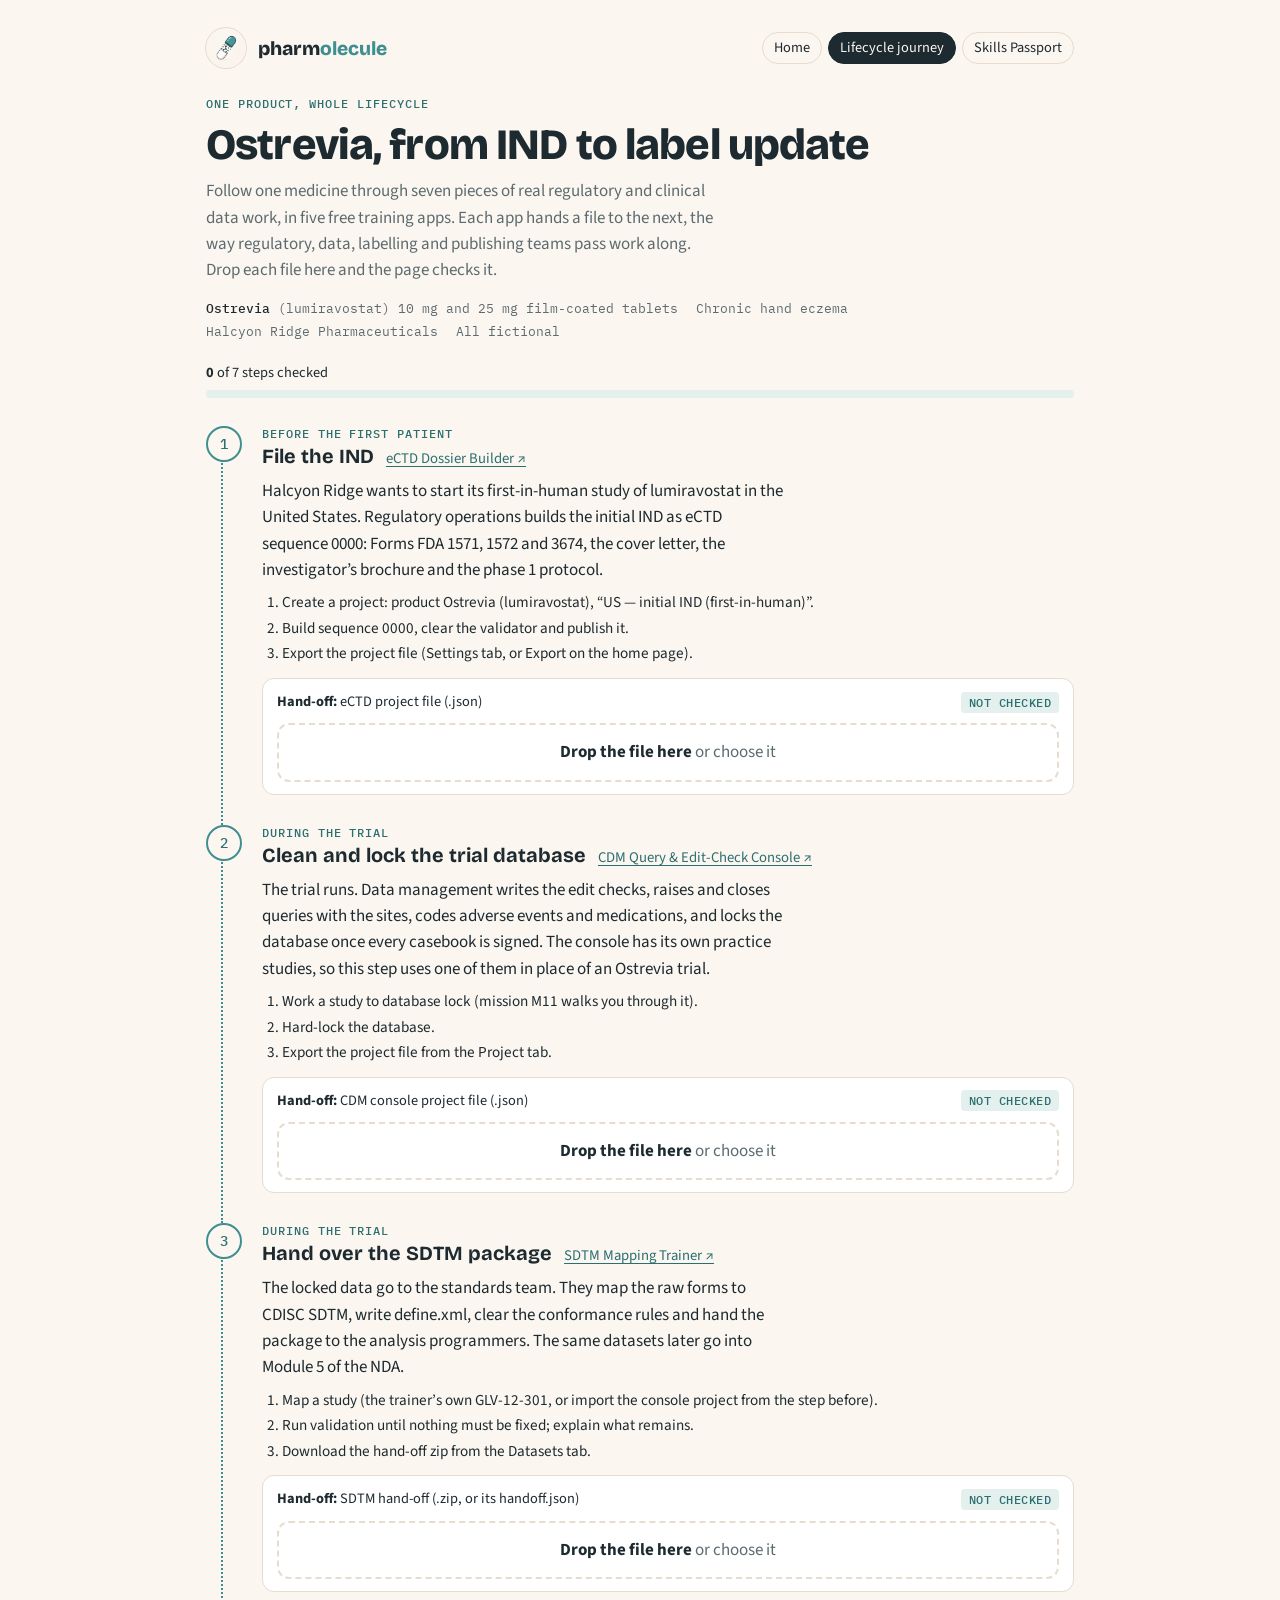
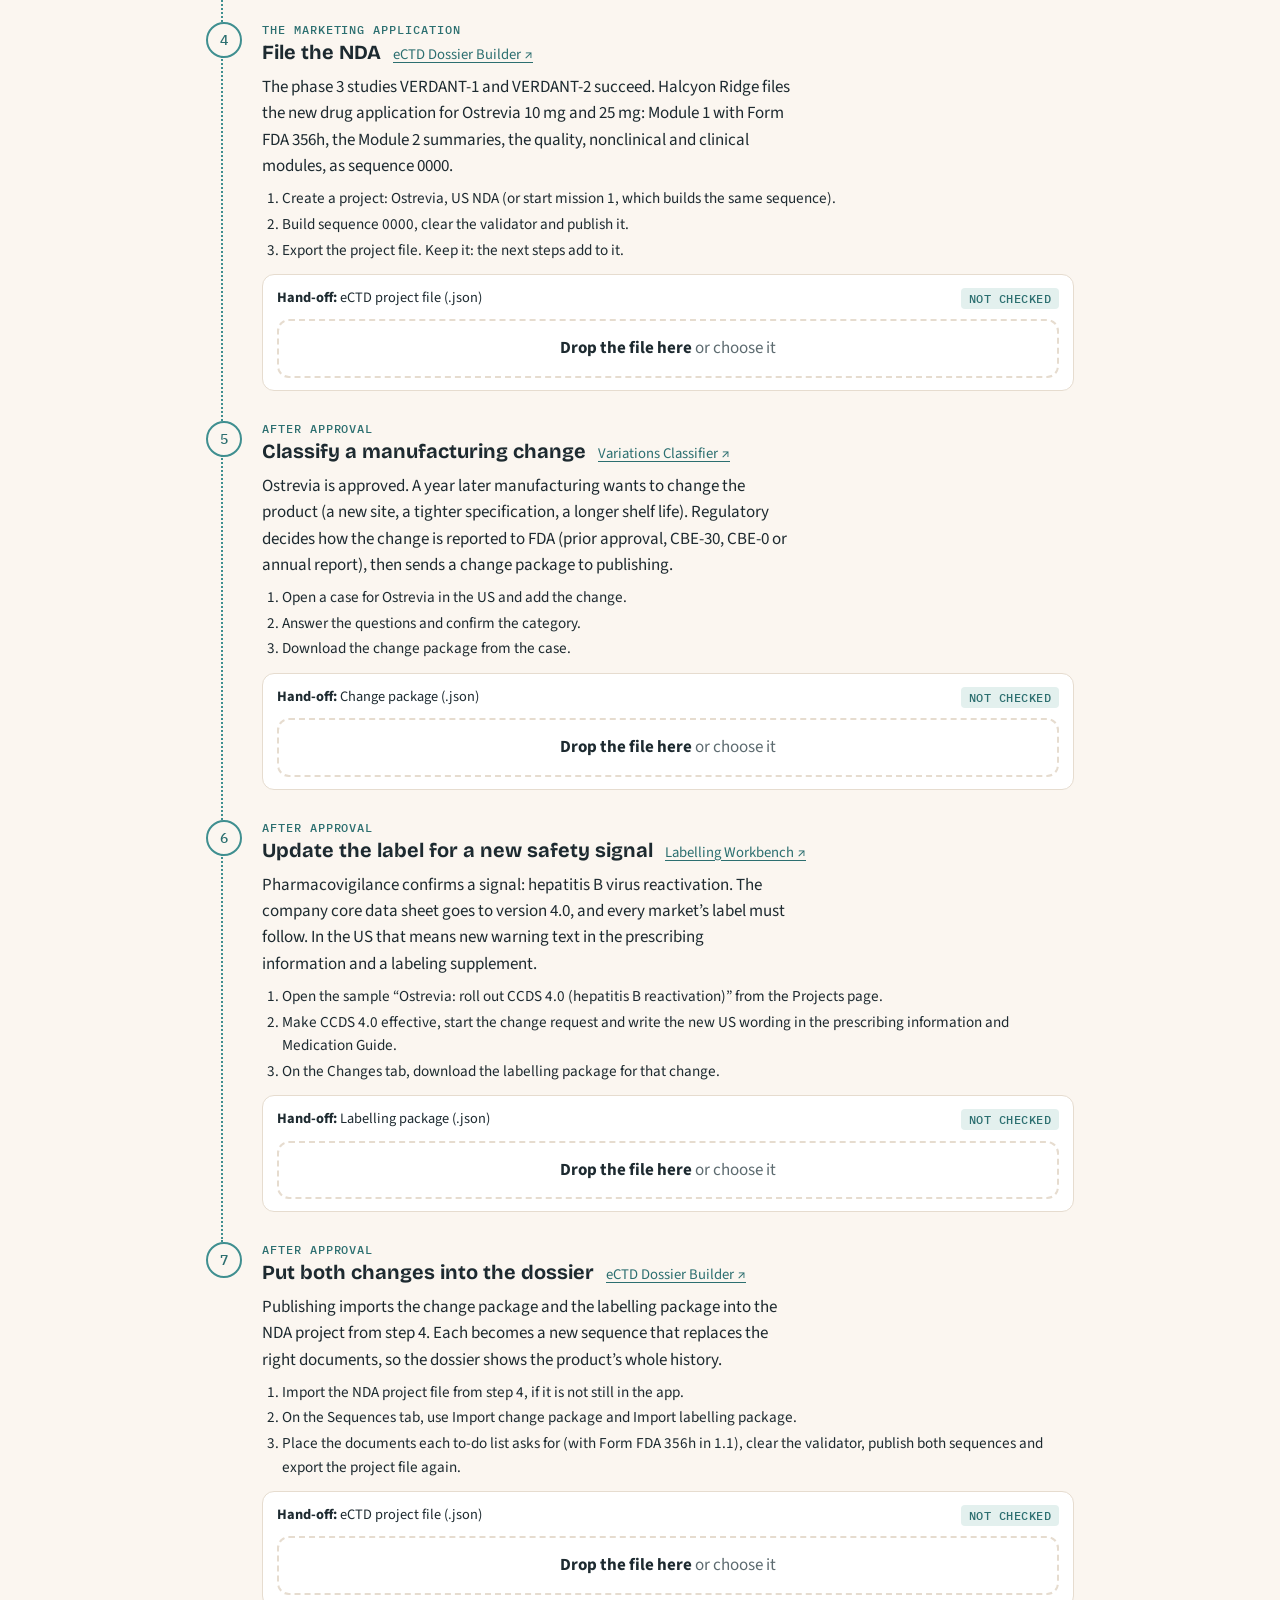
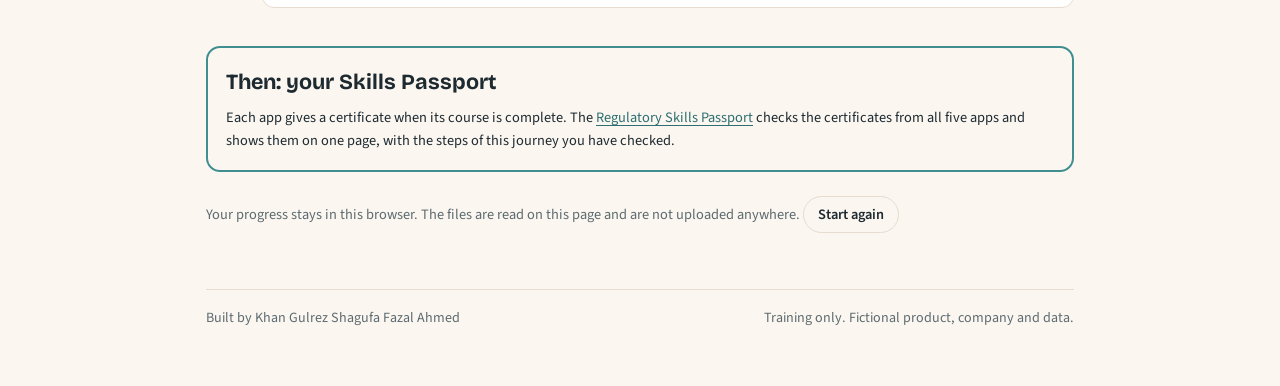
==== journey.html @ 500abc1a "Ostrevia lifecycle journey and Regulatory Skills Passport Co-Authored-By: Claude Opus 5.5 <noreply@a" ====
<!doctype html>
<html lang="en">
<head>
<meta charset="utf-8">
<meta name="viewport" content="width=device-width, initial-scale=1, viewport-fit=cover">
<title>Ostrevia Lifecycle Journey</title>
<meta name="description" content="One Product, Whole Lifecycle: follow the fictional medicine Ostrevia from its IND to a safety label update across five training apps, passing the real hand-off files between them.">
<link rel="icon" href="logo.png">
<link rel="preconnect" href="https://fonts.googleapis.com">
<link rel="stylesheet" href="https://fonts.googleapis.com/css2?family=Bricolage+Grotesque:opsz,wght@12..96,500;12..96,700;12..96,800&family=Source+Sans+3:wght@400;600&family=IBM+Plex+Mono:wght@400;500&display=swap">
<link rel="stylesheet" href="site.css">
<style>
.facts { display: flex; flex-wrap: wrap; gap: 6px 18px; margin-top: 16px; font: .8rem var(--mono); color: var(--muted) }
.facts b { color: var(--ink); font-weight: 500 }
.meter { margin-top: 22px; display: grid; gap: 6px }
.meter .bar { height: 8px; border-radius: 999px; background: var(--teal-soft); overflow: hidden }
.meter .bar i { display: block; height: 100%; background: var(--teal); width: 0; transition: width .4s }
.steps { list-style: none; padding: 0; margin: 28px 0 0; display: grid; gap: 0; counter-reset: s }
.step { display: grid; grid-template-columns: 40px minmax(0, 1fr); gap: 16px; position: relative; padding-bottom: 30px }
.step::before { counter-increment: s; content: counter(s); width: 32px; height: 32px; border-radius: 50%; display: grid; place-items: center; font: 500 .85rem var(--mono); background: var(--bg); color: var(--teal-ink); border: 2px solid var(--teal); z-index: 1 }
.step.done::before { content: "✓"; background: var(--teal); color: var(--bg) }
.step:not(:last-child)::after { content: ""; position: absolute; left: 15px; top: 34px; bottom: 0; border-left: 2px dotted var(--teal) }
.step .head { display: flex; flex-wrap: wrap; gap: 6px 12px; align-items: baseline }
.step h2 { font-size: 1.25rem }
.step .app { font-size: .92rem }
.step p.story { margin: 6px 0 0; max-width: 66ch }
.step ol { margin: 8px 0 0; padding-left: 20px; font-size: .95rem; display: grid; gap: 2px }
.card { margin-top: 12px; border: 1px solid var(--line); border-radius: 12px; padding: 12px 14px; background: var(--surface); display: grid; gap: 10px }
.card .row { display: flex; flex-wrap: wrap; gap: 8px 12px; align-items: center; justify-content: space-between }
.card .drop { padding: 14px }
.result ul { margin: 0; padding-left: 18px; font-size: .92rem }
.result .prob li { color: var(--bad) }
.end { margin-top: 8px; border: 2px solid var(--teal); border-radius: 14px; padding: 18px; display: grid; gap: 8px }
.confirm { display: inline-flex; gap: 8px; align-items: center; flex-wrap: wrap }
</style>
</head>
<body>
<div class="wrap">
  <header class="top">
    <img src="logo.png" alt="">
    <a class="brand" href="./">pharm<span>olecule</span></a>
    <nav aria-label="Pages"><a href="./">Home</a><a href="journey.html" aria-current="page">Lifecycle journey</a><a href="passport.html">Skills Passport</a></nav>
  </header>

  <p class="eyebrow">One product, whole lifecycle</p>
  <h1>Ostrevia, from IND to label update</h1>
  <p class="lede">Follow one medicine through seven pieces of real regulatory and clinical data work, in five free training apps. Each app hands a file to the next, the way regulatory, data, labelling and publishing teams pass work along. Drop each file here and the page checks it.</p>
  <div class="facts"><span><b>Ostrevia</b> (lumiravostat) 10 mg and 25 mg film-coated tablets</span><span>Chronic hand eczema</span><span>Halcyon Ridge Pharmaceuticals</span><span>All fictional</span></div>
  <div class="meter" aria-live="polite"><div class="small"><b id="count">0</b> of <span id="total">7</span> steps checked</div><div class="bar"><i id="fill"></i></div></div>

  <ol class="steps" id="steps"></ol>

  <section class="end" id="end" aria-labelledby="end-h">
    <h2 id="end-h">Then: your Skills Passport</h2>
    <p class="small" style="margin:0">Each app gives a certificate when its course is complete. The <a href="passport.html">Regulatory Skills Passport</a> checks the certificates from all five apps and shows them on one page, with the steps of this journey you have checked.</p>
  </section>

  <p class="small muted" style="margin-top:24px">Your progress stays in this browser. The files are read on this page and are not uploaded anywhere. <span class="confirm" id="reset-wrap"><button class="btn" type="button" id="reset">Start again</button></span></p>

  <footer><span>Built by Khan Gulrez Shagufa Fazal Ahmed</span><span>Training only. Fictional product, company and data.</span></footer>
</div>

<script type="module">
import { STEPS } from './journey.js';
import { readHandoffFile, loadJourney, saveJourney, esc } from './verify.js';

let J = loadJourney();
const list = document.getElementById('steps');
document.getElementById('total').textContent = STEPS.length;

function render() {
  list.innerHTML = STEPS.map((s, i) => {
    const r = J[s.id];
    const pill = !r ? '<span class="pill idle">Not checked</span>' : r.ok ? '<span class="pill ok">Checked</span>' : '<span class="pill bad">Needs work</span>';
    return `<li class="step${r?.ok ? ' done' : ''}" id="step-${s.id}">
      <div>
        <div class="eyebrow">${esc(s.phase)}</div>
        <div class="head"><h2>${esc(s.title)}</h2><a class="app" href="${s.url}" target="_blank" rel="noopener">${esc(s.app)} ↗</a></div>
        <p class="story">${esc(s.story)}</p>
        <ol>${s.todo.map((t) => `<li>${esc(t)}</li>`).join('')}</ol>
        <div class="card">
          <div class="row"><span class="small"><b>Hand-off:</b> ${esc(s.file)}</span>${pill}</div>
          <label class="drop" data-step="${s.id}"><input class="sr" type="file" accept=".json,.zip,application/json,application/zip" data-step="${s.id}"><span><strong>Drop the file here</strong> or choose it</span>${r?.file ? `<span class="small mono">Last checked: ${esc(r.file)} · ${esc(r.at?.slice(0, 16).replace('T', ' '))} UTC</span>` : ''}</label>
          ${r ? `<div class="result">${r.problems.length ? `<ul class="prob">${r.problems.map((p) => `<li>${esc(p)}</li>`).join('')}</ul>` : ''}${r.found.length ? `<ul>${r.found.filter(Boolean).map((f) => `<li>${esc(f)}</li>`).join('')}</ul>` : ''}</div>` : ''}
        </div>
      </div>
    </li>`;
  }).join('');
  const n = STEPS.filter((s) => J[s.id]?.ok).length;
  document.getElementById('count').textContent = n;
  document.getElementById('fill').style.width = `${(100 * n) / STEPS.length}%`;
}

async function check(stepId, file) {
  const s = STEPS.find((x) => x.id === stepId);
  let r;
  try { const { json } = await readHandoffFile(file); r = s.check(json); }
  catch (e) { r = { ok: false, found: [], problems: [e.message] }; }
  J[stepId] = { ...r, file: file.name, at: new Date().toISOString() };
  saveJourney(J); render();
  document.getElementById(`step-${stepId}`)?.querySelector('.drop')?.focus?.();
}

list.addEventListener('change', (e) => { const f = e.target.files?.[0]; if (f) check(e.target.dataset.step, f); });
list.addEventListener('dragover', (e) => { const d = e.target.closest('.drop'); if (d) { e.preventDefault(); d.classList.add('over'); } });
list.addEventListener('dragleave', (e) => e.target.closest('.drop')?.classList.remove('over'));
list.addEventListener('drop', (e) => { const d = e.target.closest('.drop'); if (!d) return; e.preventDefault(); d.classList.remove('over'); const f = e.dataTransfer.files?.[0]; if (f) check(d.dataset.step, f); });

const wrap = document.getElementById('reset-wrap');
wrap.addEventListener('click', (e) => {
  if (e.target.id === 'reset') wrap.innerHTML = '<span>Clear every checked step?</span><button class="btn" type="button" id="yes">Clear</button><button class="btn" type="button" id="no">Keep</button>';
  if (e.target.id === 'yes') { J = {}; saveJourney(J); render(); }
  if (e.target.id === 'yes' || e.target.id === 'no') wrap.innerHTML = '<button class="btn" type="button" id="reset">Start again</button>';
});
render();
</script>
</body>
</html>
---- site.css ----
/* Shared look of the pharmolecule pages (the Journey and the Skills Passport). The home page
   carries the same tokens inline so it also works as a single file. */
:root {
  --bg: #fbf6f0; --surface: #ffffff; --ink: #1d2a30; --muted: #5d6b70; --line: #e6dccf;
  --teal: #3f8f90; --teal-ink: #2c6f70; --teal-soft: #e3f0ee; --dot: #1d2a30;
  --ok: #2f7a4a; --ok-soft: #e4f2e8; --warn: #9a6512; --warn-soft: #fbefd9; --bad: #a33a2c; --bad-soft: #f8e3df;
  --display: "Bricolage Grotesque", "Segoe UI", system-ui, sans-serif;
  --body: "Source Sans 3", "Segoe UI", system-ui, sans-serif;
  --mono: "IBM Plex Mono", ui-monospace, "SFMono-Regular", Menlo, monospace;
  color-scheme: light;
}
@media (prefers-color-scheme: dark) { :root:not([data-theme="light"]) {
  --bg: #121b1e; --surface: #182428; --ink: #ecf1ef; --muted: #9fb0b1; --line: #2a3a3e;
  --teal: #5fb5b4; --teal-ink: #7fcac8; --teal-soft: #1b3233; --dot: #ecf1ef;
  --ok: #7cc995; --ok-soft: #1b3324; --warn: #e3b065; --warn-soft: #3a2d17; --bad: #f09484; --bad-soft: #3b211d; color-scheme: dark } }
:root[data-theme="dark"] {
  --bg: #121b1e; --surface: #182428; --ink: #ecf1ef; --muted: #9fb0b1; --line: #2a3a3e;
  --teal: #5fb5b4; --teal-ink: #7fcac8; --teal-soft: #1b3233; --dot: #ecf1ef;
  --ok: #7cc995; --ok-soft: #1b3324; --warn: #e3b065; --warn-soft: #3a2d17; --bad: #f09484; --bad-soft: #3b211d; color-scheme: dark }

* { box-sizing: border-box }
[hidden] { display: none !important }
body { margin: 0; background: var(--bg); color: var(--ink); font: 17px/1.55 var(--body) }
.wrap { max-width: 900px; margin: 0 auto; padding-block: 28px 56px;
  padding-left: max(16px, env(safe-area-inset-left, 0px)); padding-right: max(16px, env(safe-area-inset-right, 0px)) }
a { color: var(--teal-ink); text-underline-offset: 3px }
a:focus-visible, button:focus-visible, input:focus-visible, label:focus-within { outline: 2px solid var(--teal); outline-offset: 2px; border-radius: 4px }
h1, h2, h3 { font-family: var(--display); text-wrap: balance; margin: 0 }
h1 { font-size: clamp(1.9rem, 5vw, 2.7rem); font-weight: 800; letter-spacing: -.02em; line-height: 1.05 }
h2 { font-size: 1.35rem; font-weight: 700 }
.lede { color: var(--muted); max-width: 64ch; margin: 10px 0 0 }
.top { display: flex; align-items: center; gap: 12px; flex-wrap: wrap; margin-bottom: 28px }
.top img { width: 40px; height: 40px; border-radius: 50%; box-shadow: 0 0 0 1px var(--line) }
.top .brand { font: 800 1.2rem var(--display); color: var(--ink); text-decoration: none }
.top .brand span { color: var(--teal) }
.top nav { margin-left: auto; display: flex; gap: 6px; flex-wrap: wrap }
.top nav a { font-size: .9rem; text-decoration: none; padding: 4px 11px; border-radius: 999px; border: 1px solid var(--line); color: var(--ink) }
.top nav a[aria-current="page"] { background: var(--ink); color: var(--bg); border-color: var(--ink) }
.eyebrow { font: 500 .74rem var(--mono); letter-spacing: .08em; text-transform: uppercase; color: var(--teal-ink) }
.btn { font: 600 .9rem var(--body); padding: 7px 14px; border-radius: 999px; border: 1px solid var(--line); background: transparent; color: var(--ink); cursor: pointer }
.btn.primary { background: var(--teal); border-color: var(--teal); color: var(--bg) }
.btn:disabled { opacity: .5; cursor: not-allowed }
.pill { font: 500 .72rem var(--mono); letter-spacing: .04em; text-transform: uppercase; padding: 3px 8px; border-radius: 4px; white-space: nowrap }
.pill.ok { background: var(--ok-soft); color: var(--ok) } .pill.warn { background: var(--warn-soft); color: var(--warn) } .pill.bad { background: var(--bad-soft); color: var(--bad) } .pill.idle { background: var(--teal-soft); color: var(--teal-ink) }
.drop { display: grid; place-items: center; text-align: center; gap: 6px; padding: 22px 16px; border: 2px dashed var(--line); border-radius: 12px; color: var(--muted); cursor: pointer }
.drop.over { border-color: var(--teal); background: var(--teal-soft) }
.drop strong { color: var(--ink) }
.mono { font-family: var(--mono); font-size: .82rem; overflow-wrap: anywhere }
.small { font-size: .9rem } .muted { color: var(--muted) }
ul.checks { list-style: none; padding: 0; margin: 6px 0 0; display: grid; gap: 3px; font-size: .92rem }
ul.checks li { display: grid; grid-template-columns: 18px 1fr; gap: 6px }
ul.checks li::before { content: "✓"; color: var(--ok); font-weight: 700 }
ul.checks li.no::before { content: "✗"; color: var(--bad) }
.sr { position: absolute; width: 1px; height: 1px; overflow: hidden; clip: rect(0 0 0 0) }
footer { margin-top: 56px; padding-top: 18px; border-top: 1px solid var(--line); font-size: .88rem; color: var(--muted); display: flex; flex-wrap: wrap; justify-content: space-between; gap: 8px }
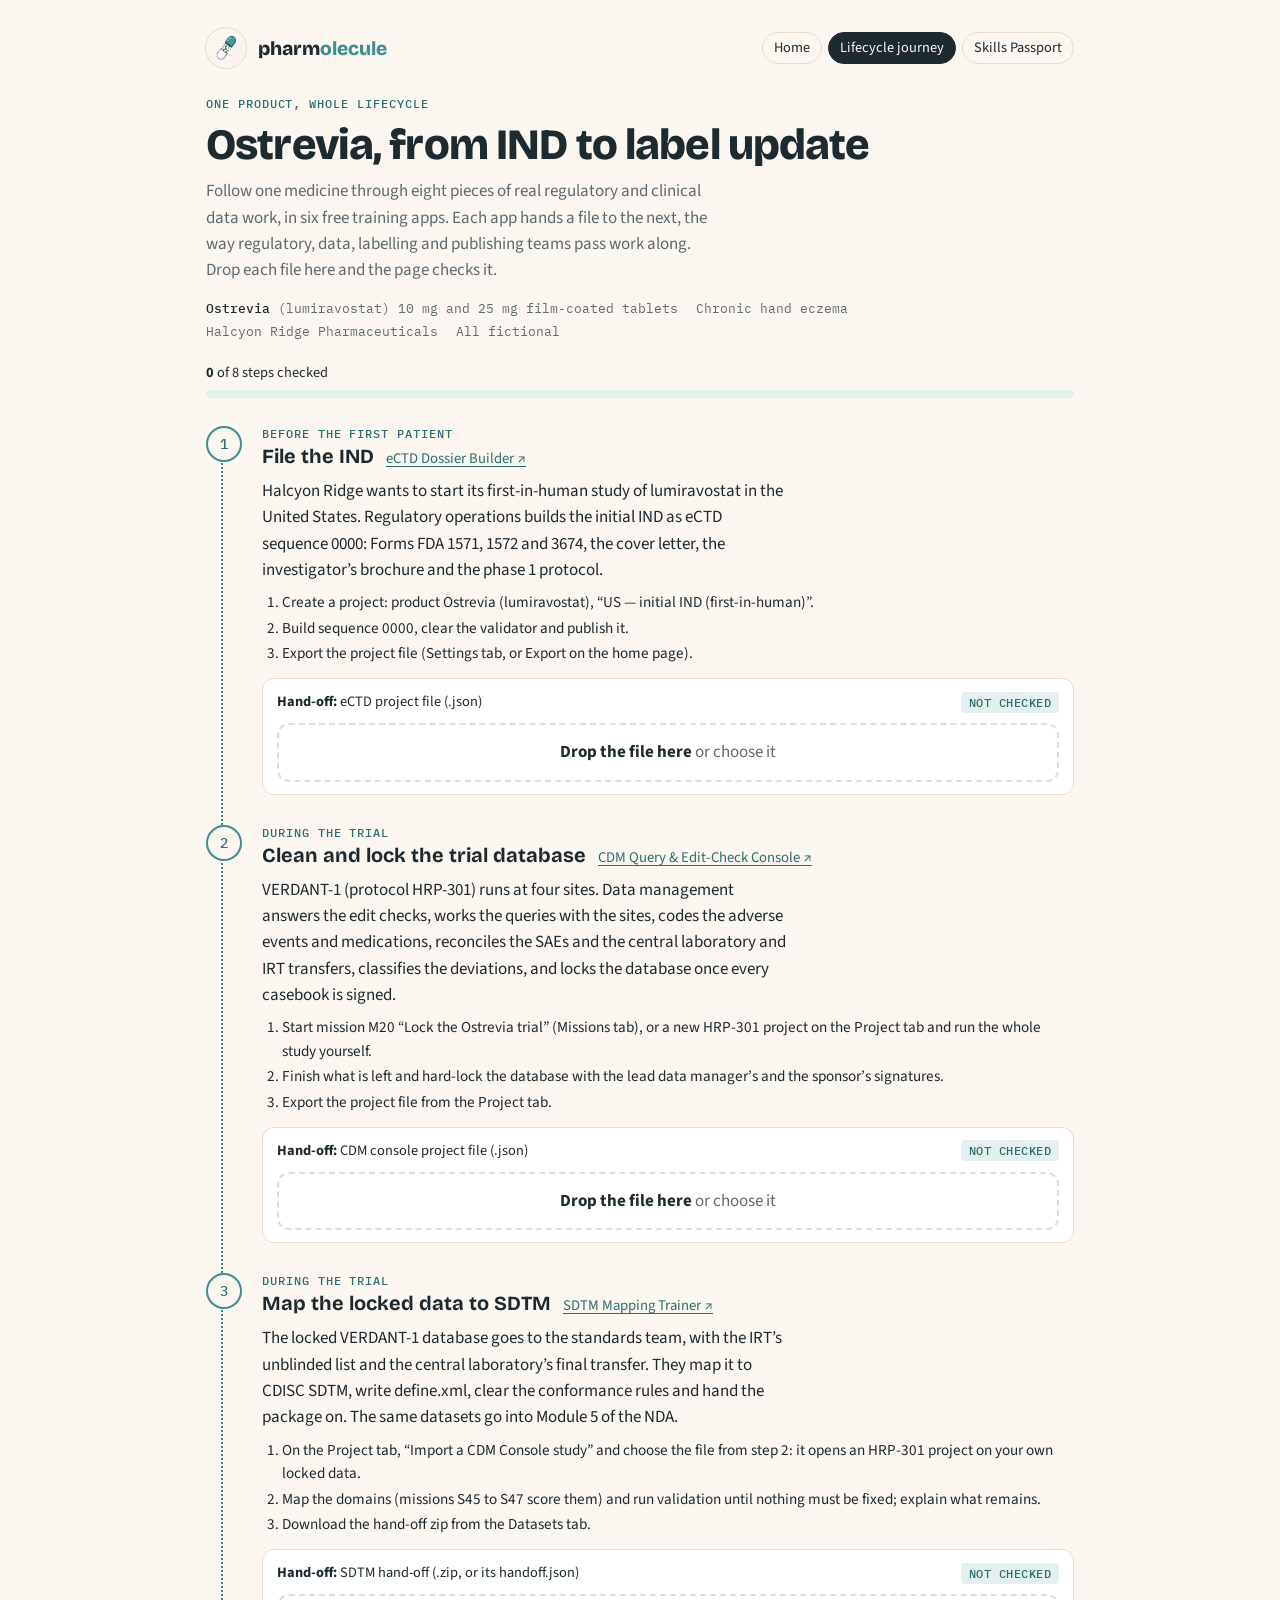
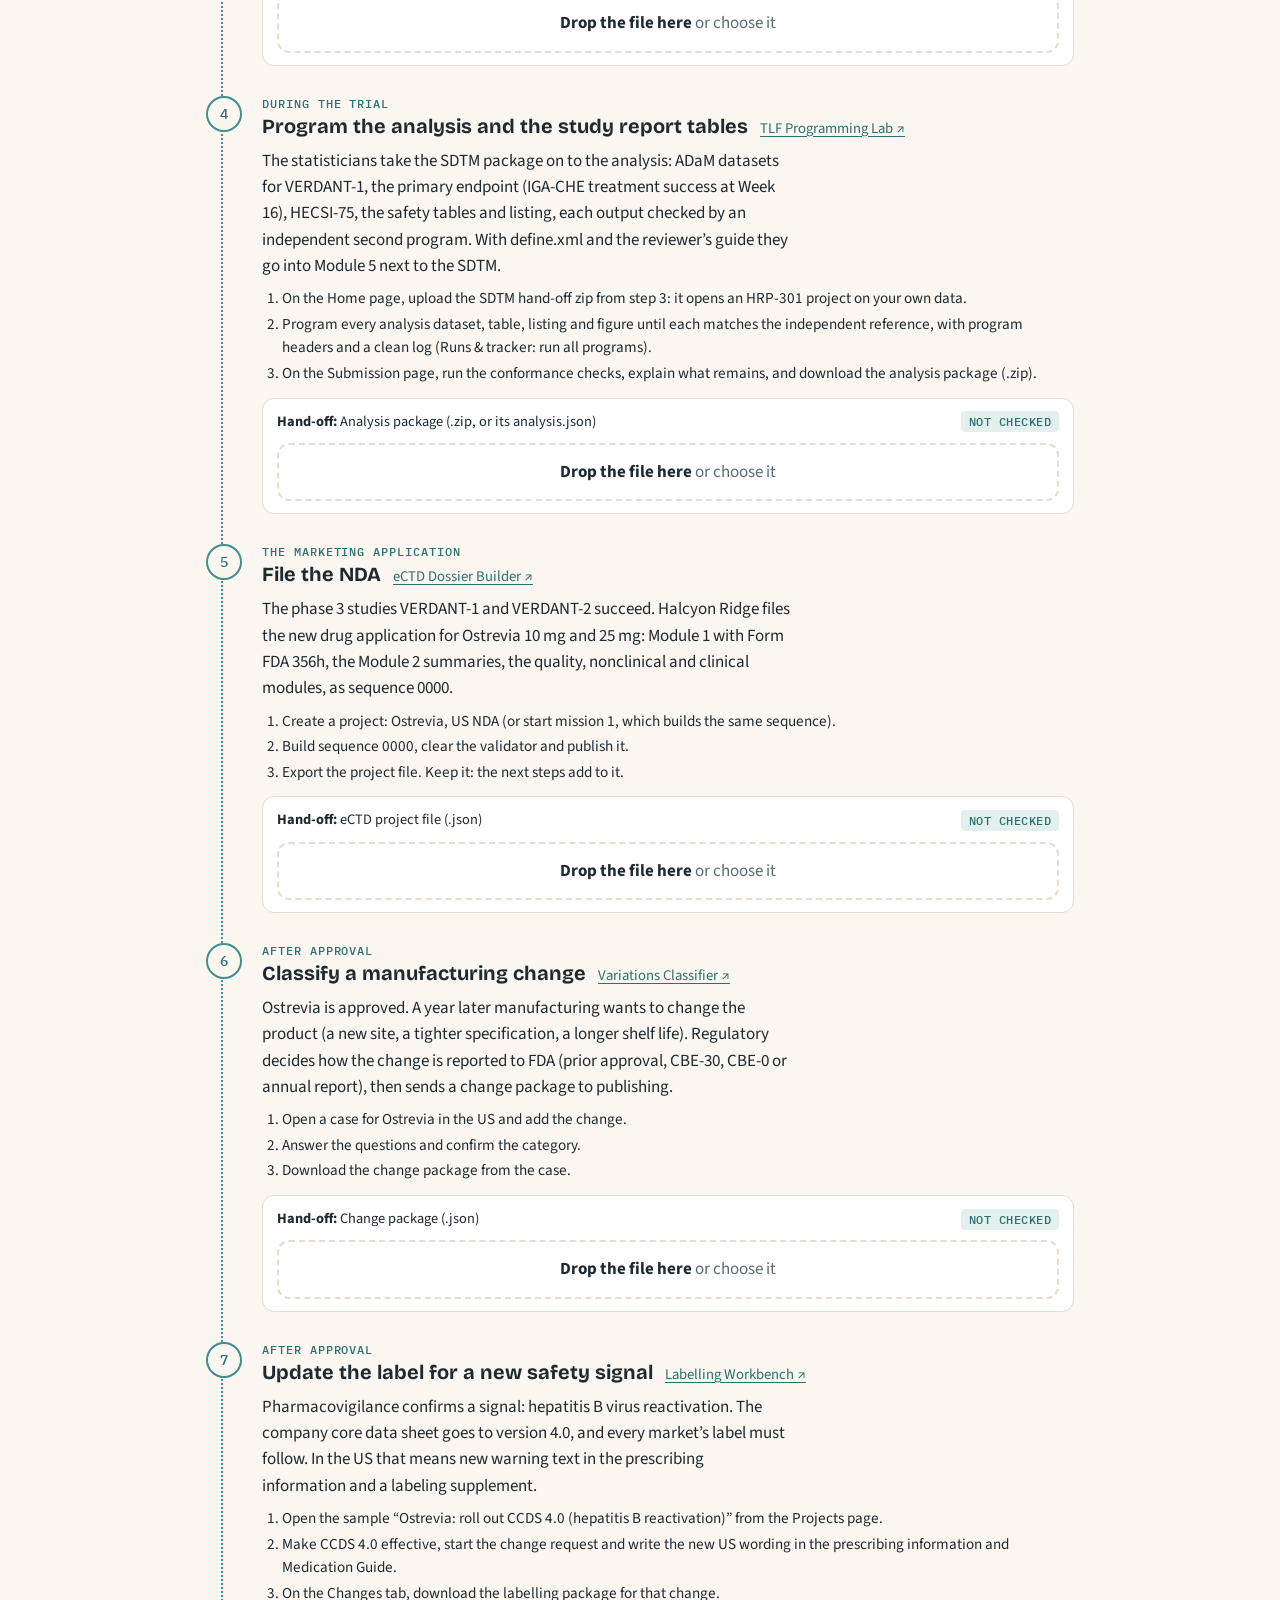
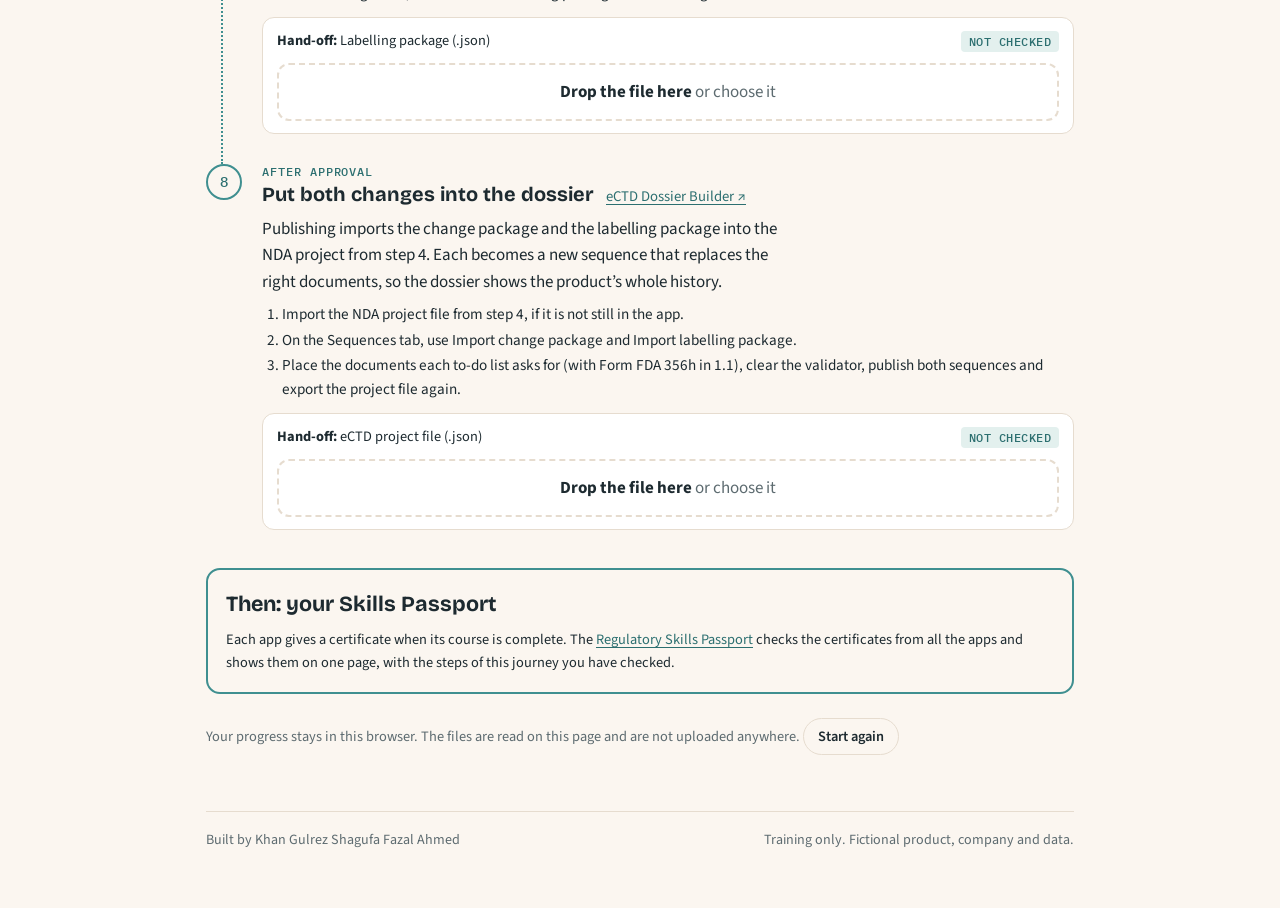
==== commit 378a4ba9: "Journey step 8: the TLF Programming Lab analysis package; updated TLF card and certificate fixture C" ====
--- a/journey.html
+++ b/journey.html
@@ -4,7 +4,7 @@
 <meta charset="utf-8">
 <meta name="viewport" content="width=device-width, initial-scale=1, viewport-fit=cover">
 <title>Ostrevia Lifecycle Journey</title>
-<meta name="description" content="One Product, Whole Lifecycle: follow the fictional medicine Ostrevia from its IND to a safety label update across five training apps, passing the real hand-off files between them.">
+<meta name="description" content="One Product, Whole Lifecycle: follow the fictional medicine Ostrevia from its IND to a safety label update across six training apps, passing the real hand-off files between them.">
 <link rel="icon" href="logo.png">
 <link rel="preconnect" href="https://fonts.googleapis.com">
 <link rel="stylesheet" href="https://fonts.googleapis.com/css2?family=Bricolage+Grotesque:opsz,wght@12..96,500;12..96,700;12..96,800&family=Source+Sans+3:wght@400;600&family=IBM+Plex+Mono:wght@400;500&display=swap">
@@ -44,7 +44,7 @@
 
   <p class="eyebrow">One product, whole lifecycle</p>
   <h1>Ostrevia, from IND to label update</h1>
-  <p class="lede">Follow one medicine through seven pieces of real regulatory and clinical data work, in five free training apps. Each app hands a file to the next, the way regulatory, data, labelling and publishing teams pass work along. Drop each file here and the page checks it.</p>
+  <p class="lede">Follow one medicine through eight pieces of real regulatory and clinical data work, in six free training apps. Each app hands a file to the next, the way regulatory, data, labelling and publishing teams pass work along. Drop each file here and the page checks it.</p>
   <div class="facts"><span><b>Ostrevia</b> (lumiravostat) 10 mg and 25 mg film-coated tablets</span><span>Chronic hand eczema</span><span>Halcyon Ridge Pharmaceuticals</span><span>All fictional</span></div>
   <div class="meter" aria-live="polite"><div class="small"><b id="count">0</b> of <span id="total">7</span> steps checked</div><div class="bar"><i id="fill"></i></div></div>
 
@@ -52,7 +52,7 @@
 
   <section class="end" id="end" aria-labelledby="end-h">
     <h2 id="end-h">Then: your Skills Passport</h2>
-    <p class="small" style="margin:0">Each app gives a certificate when its course is complete. The <a href="passport.html">Regulatory Skills Passport</a> checks the certificates from all five apps and shows them on one page, with the steps of this journey you have checked.</p>
+    <p class="small" style="margin:0">Each app gives a certificate when its course is complete. The <a href="passport.html">Regulatory Skills Passport</a> checks the certificates from all the apps and shows them on one page, with the steps of this journey you have checked.</p>
   </section>
 
   <p class="small muted" style="margin-top:24px">Your progress stays in this browser. The files are read on this page and are not uploaded anywhere. <span class="confirm" id="reset-wrap"><button class="btn" type="button" id="reset">Start again</button></span></p>
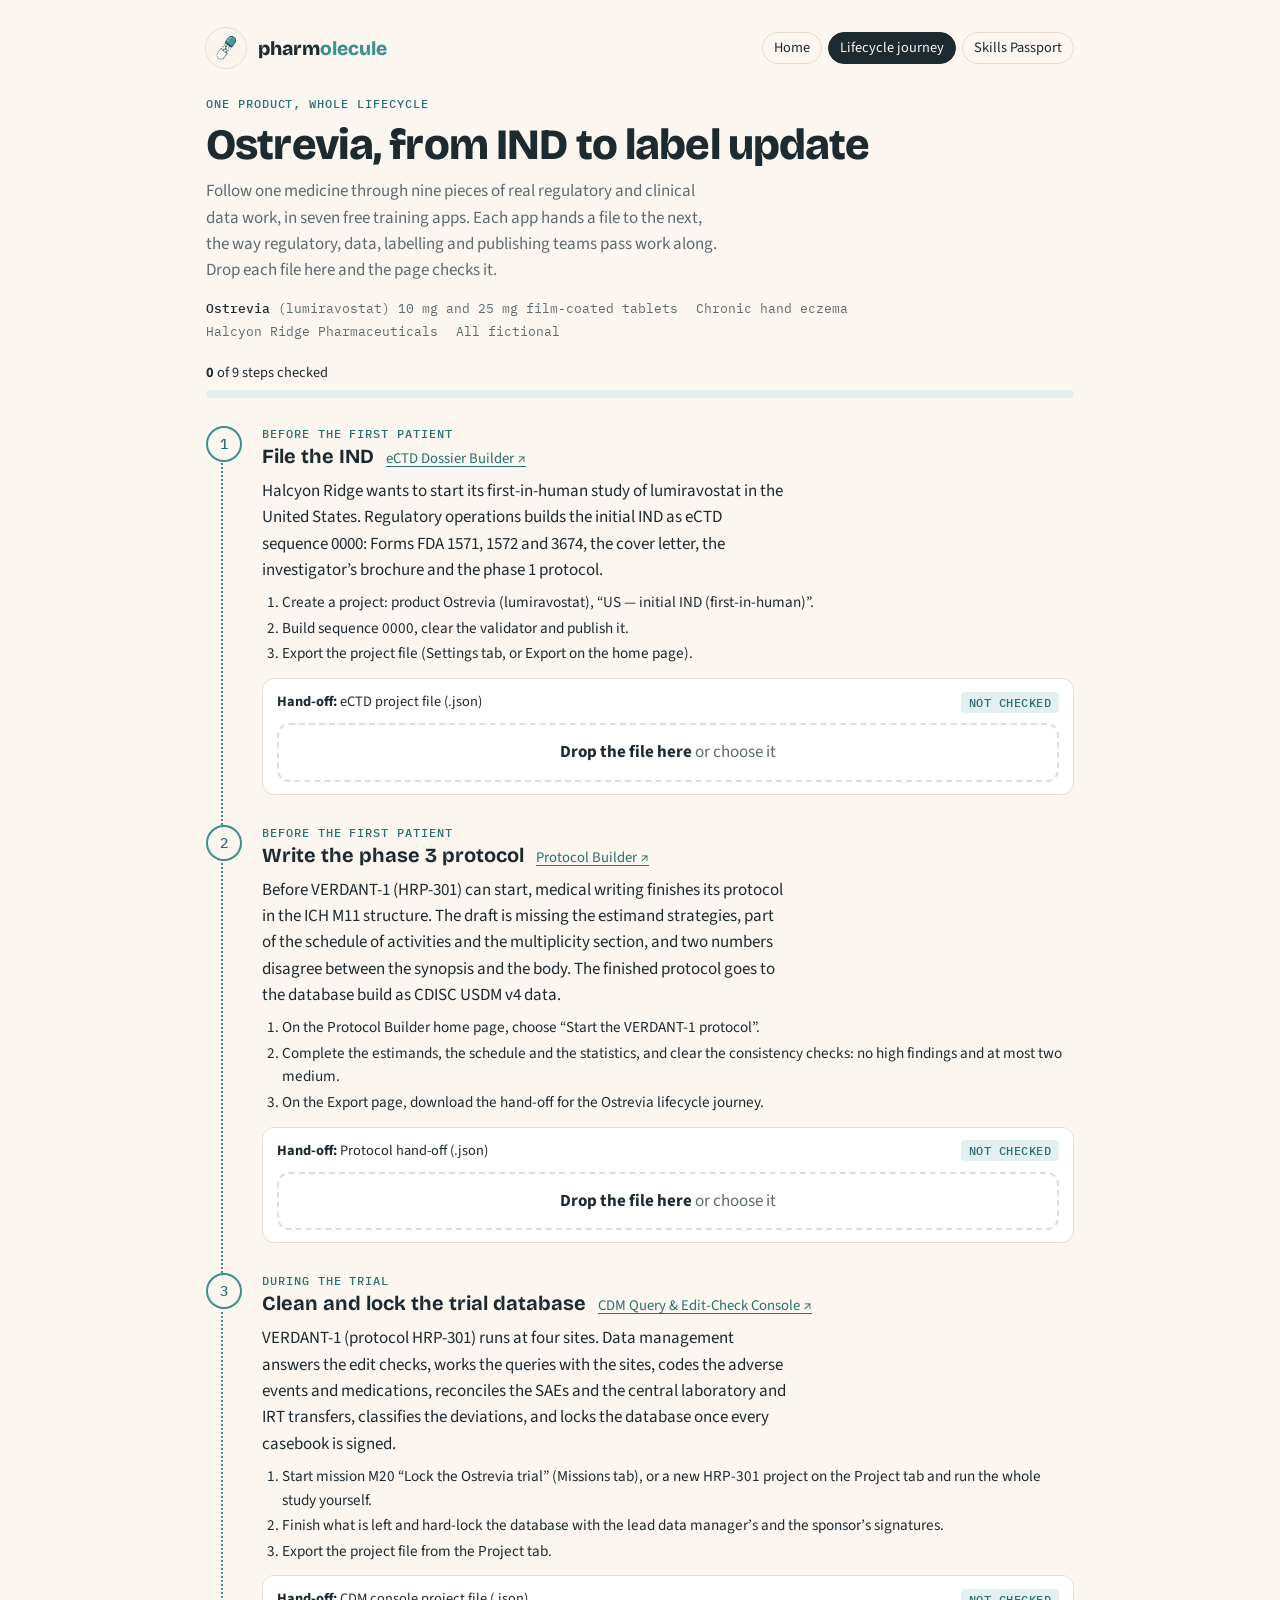
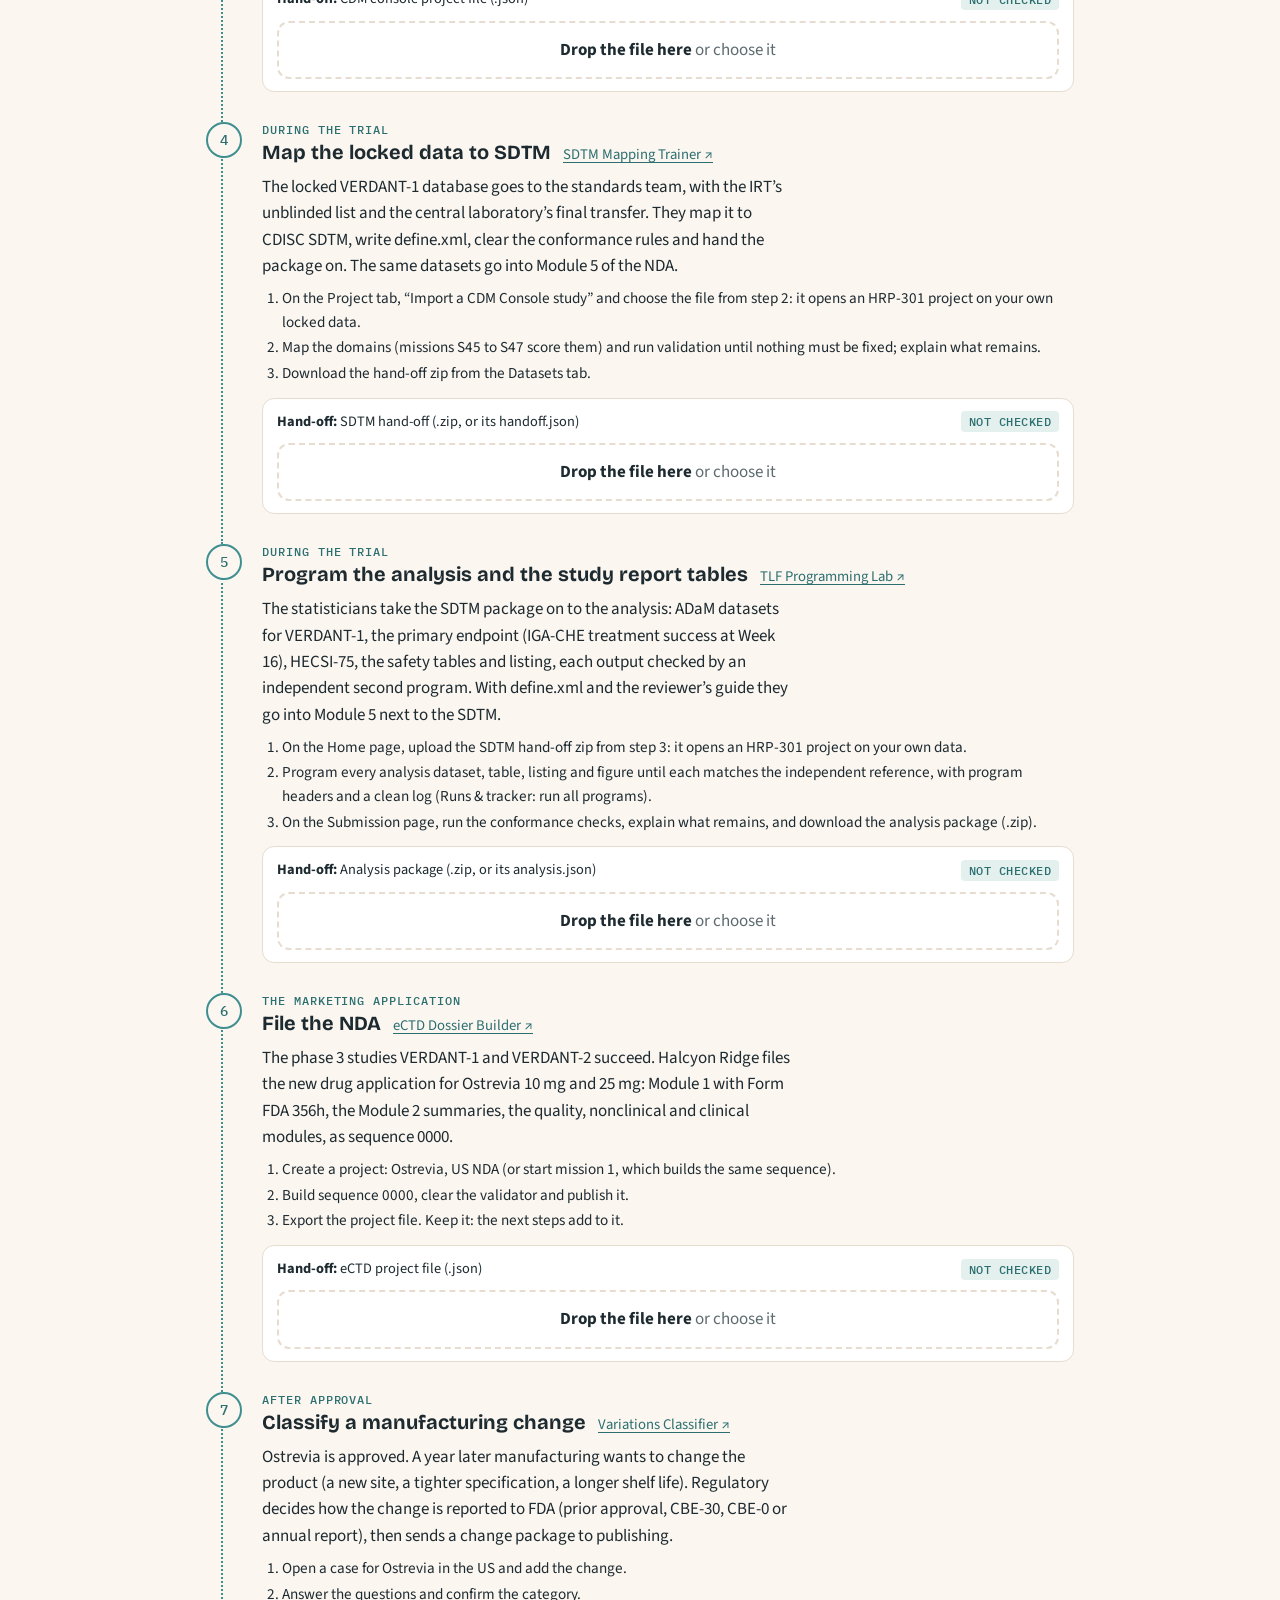
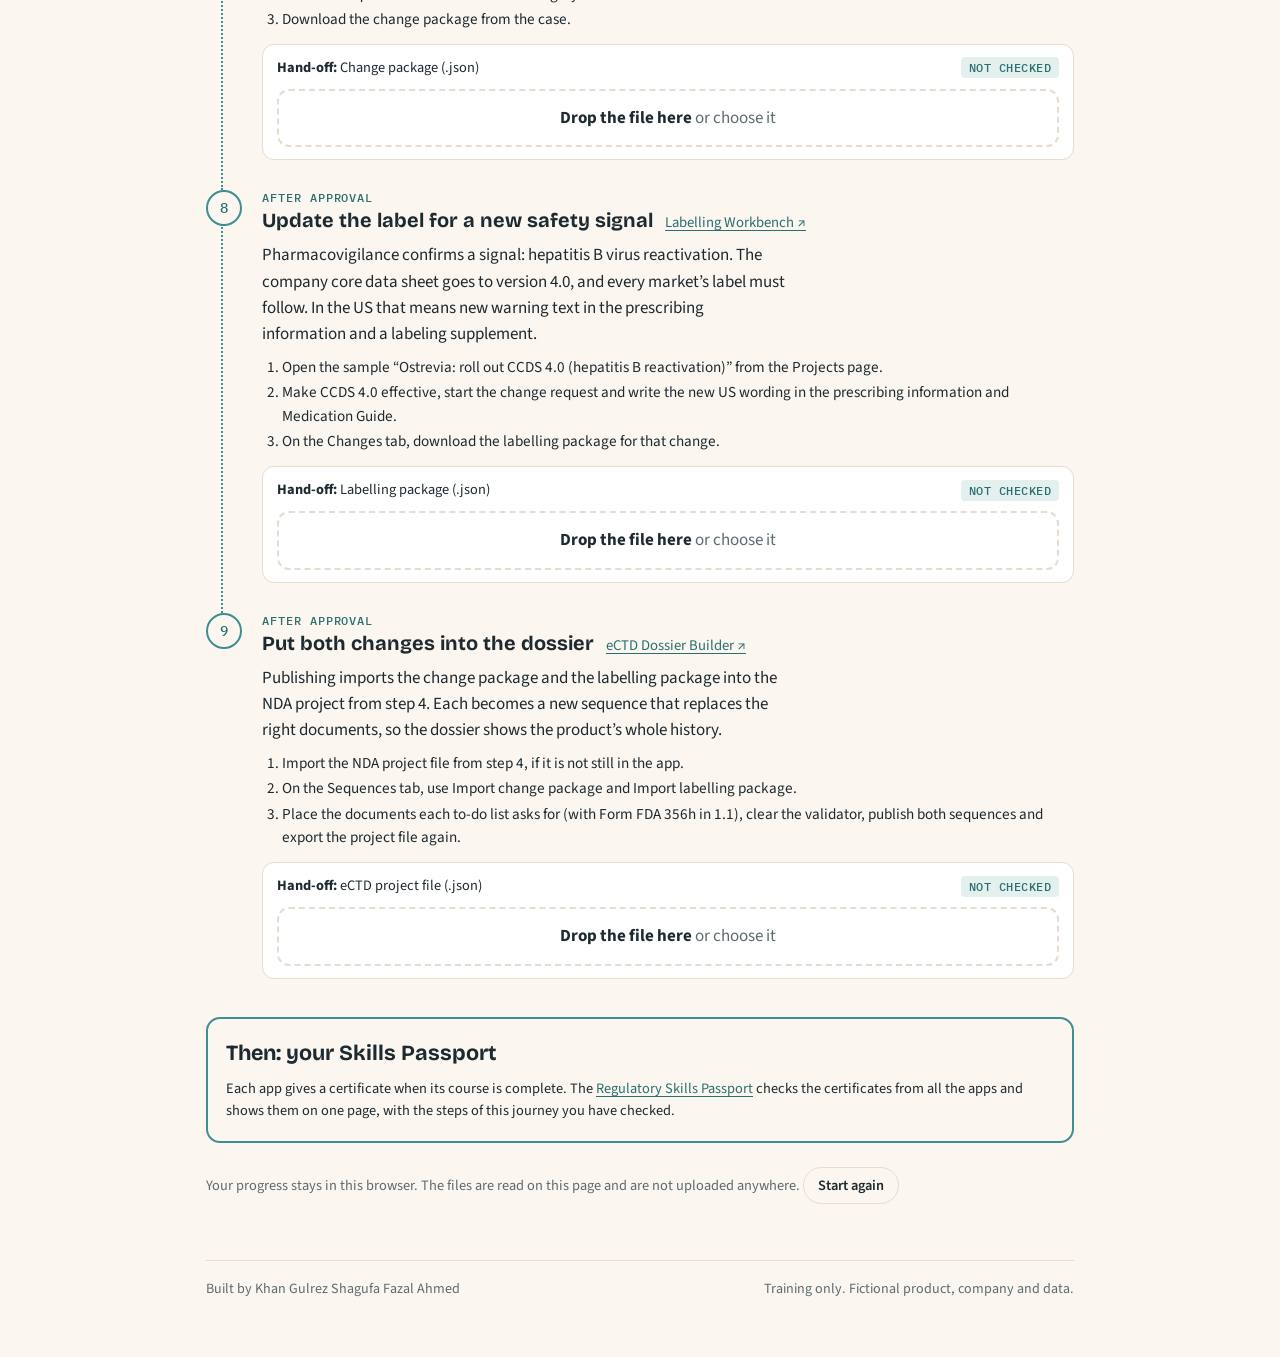
==== commit b0833d59: "Journey: a protocol step (Protocol Builder) before the CDM step; Protocol Builder card Co-Authored-B" ====
--- a/journey.html
+++ b/journey.html
@@ -4,7 +4,7 @@
 <meta charset="utf-8">
 <meta name="viewport" content="width=device-width, initial-scale=1, viewport-fit=cover">
 <title>Ostrevia Lifecycle Journey</title>
-<meta name="description" content="One Product, Whole Lifecycle: follow the fictional medicine Ostrevia from its IND to a safety label update across six training apps, passing the real hand-off files between them.">
+<meta name="description" content="One Product, Whole Lifecycle: follow the fictional medicine Ostrevia from its IND to a safety label update across seven training apps, passing the real hand-off files between them.">
 <link rel="icon" href="logo.png">
 <link rel="preconnect" href="https://fonts.googleapis.com">
 <link rel="stylesheet" href="https://fonts.googleapis.com/css2?family=Bricolage+Grotesque:opsz,wght@12..96,500;12..96,700;12..96,800&family=Source+Sans+3:wght@400;600&family=IBM+Plex+Mono:wght@400;500&display=swap">
@@ -44,7 +44,7 @@
 
   <p class="eyebrow">One product, whole lifecycle</p>
   <h1>Ostrevia, from IND to label update</h1>
-  <p class="lede">Follow one medicine through eight pieces of real regulatory and clinical data work, in six free training apps. Each app hands a file to the next, the way regulatory, data, labelling and publishing teams pass work along. Drop each file here and the page checks it.</p>
+  <p class="lede">Follow one medicine through nine pieces of real regulatory and clinical data work, in seven free training apps. Each app hands a file to the next, the way regulatory, data, labelling and publishing teams pass work along. Drop each file here and the page checks it.</p>
   <div class="facts"><span><b>Ostrevia</b> (lumiravostat) 10 mg and 25 mg film-coated tablets</span><span>Chronic hand eczema</span><span>Halcyon Ridge Pharmaceuticals</span><span>All fictional</span></div>
   <div class="meter" aria-live="polite"><div class="small"><b id="count">0</b> of <span id="total">7</span> steps checked</div><div class="bar"><i id="fill"></i></div></div>
 
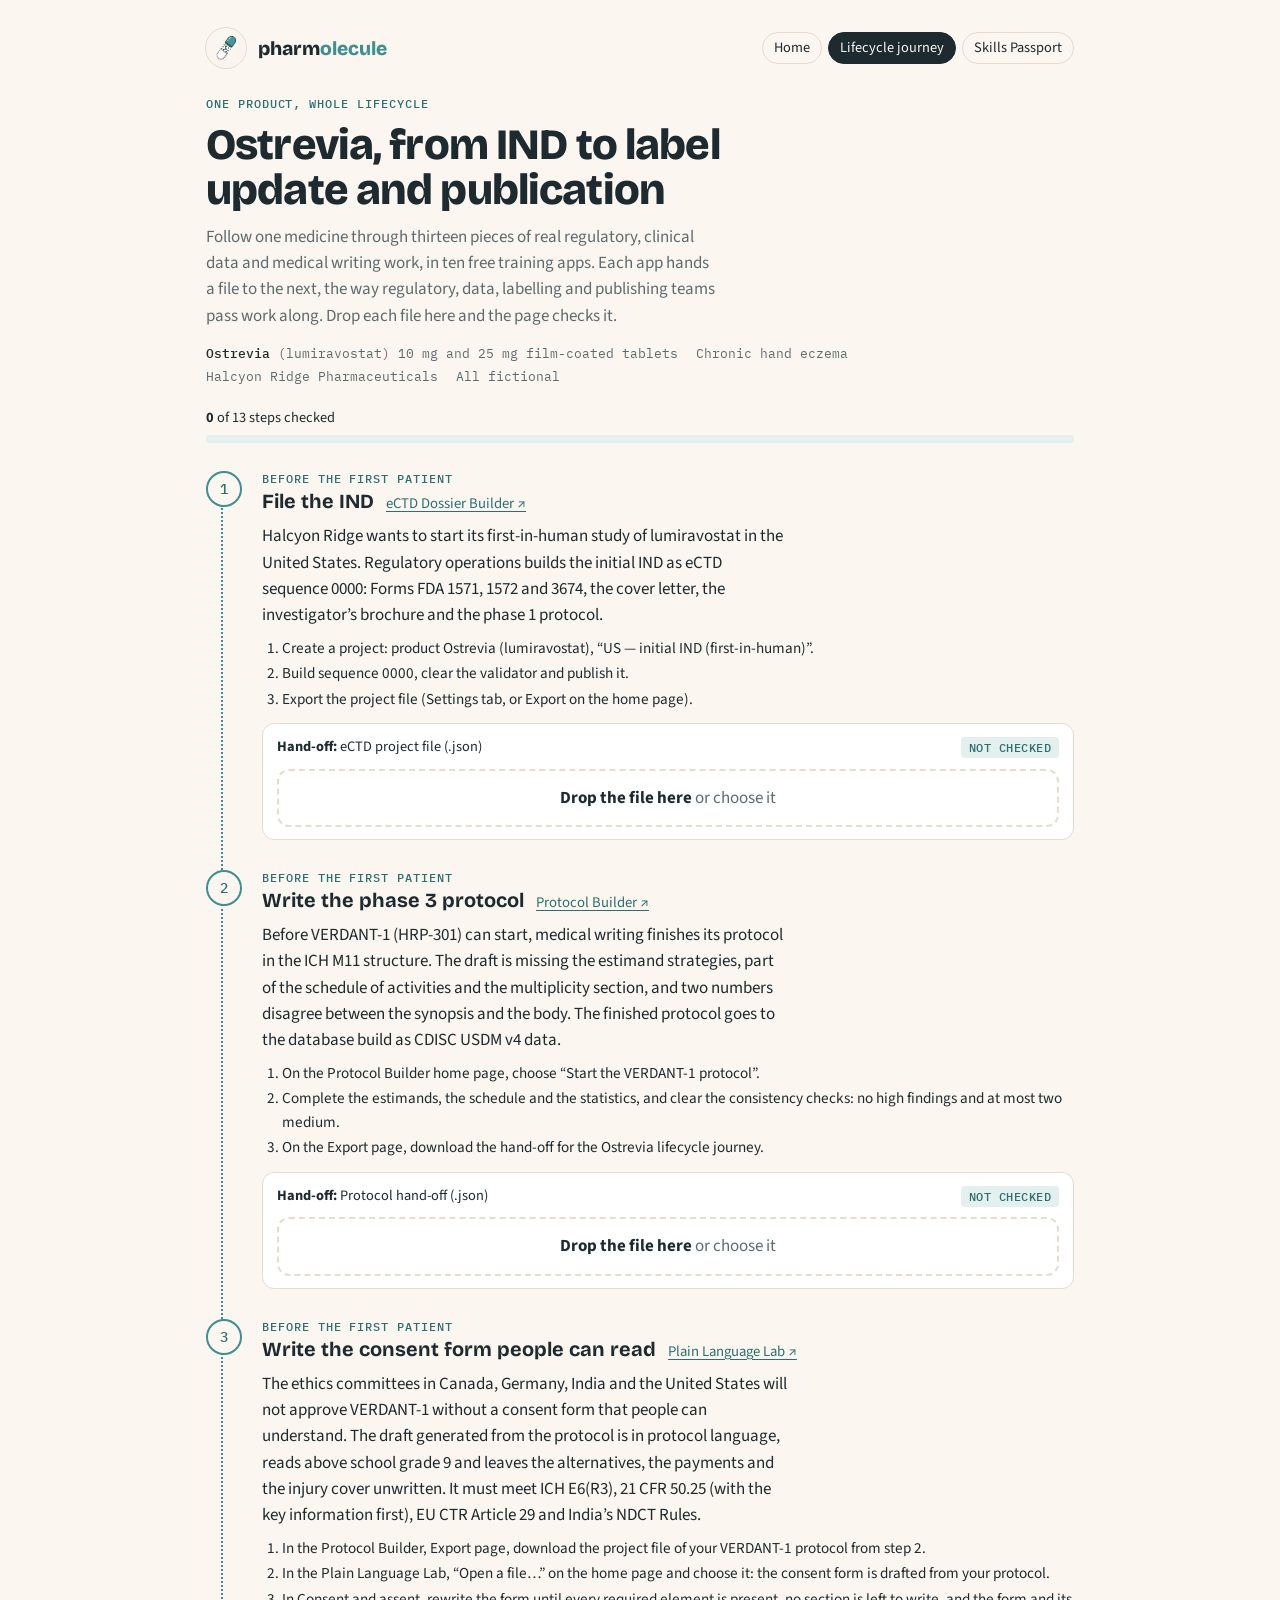
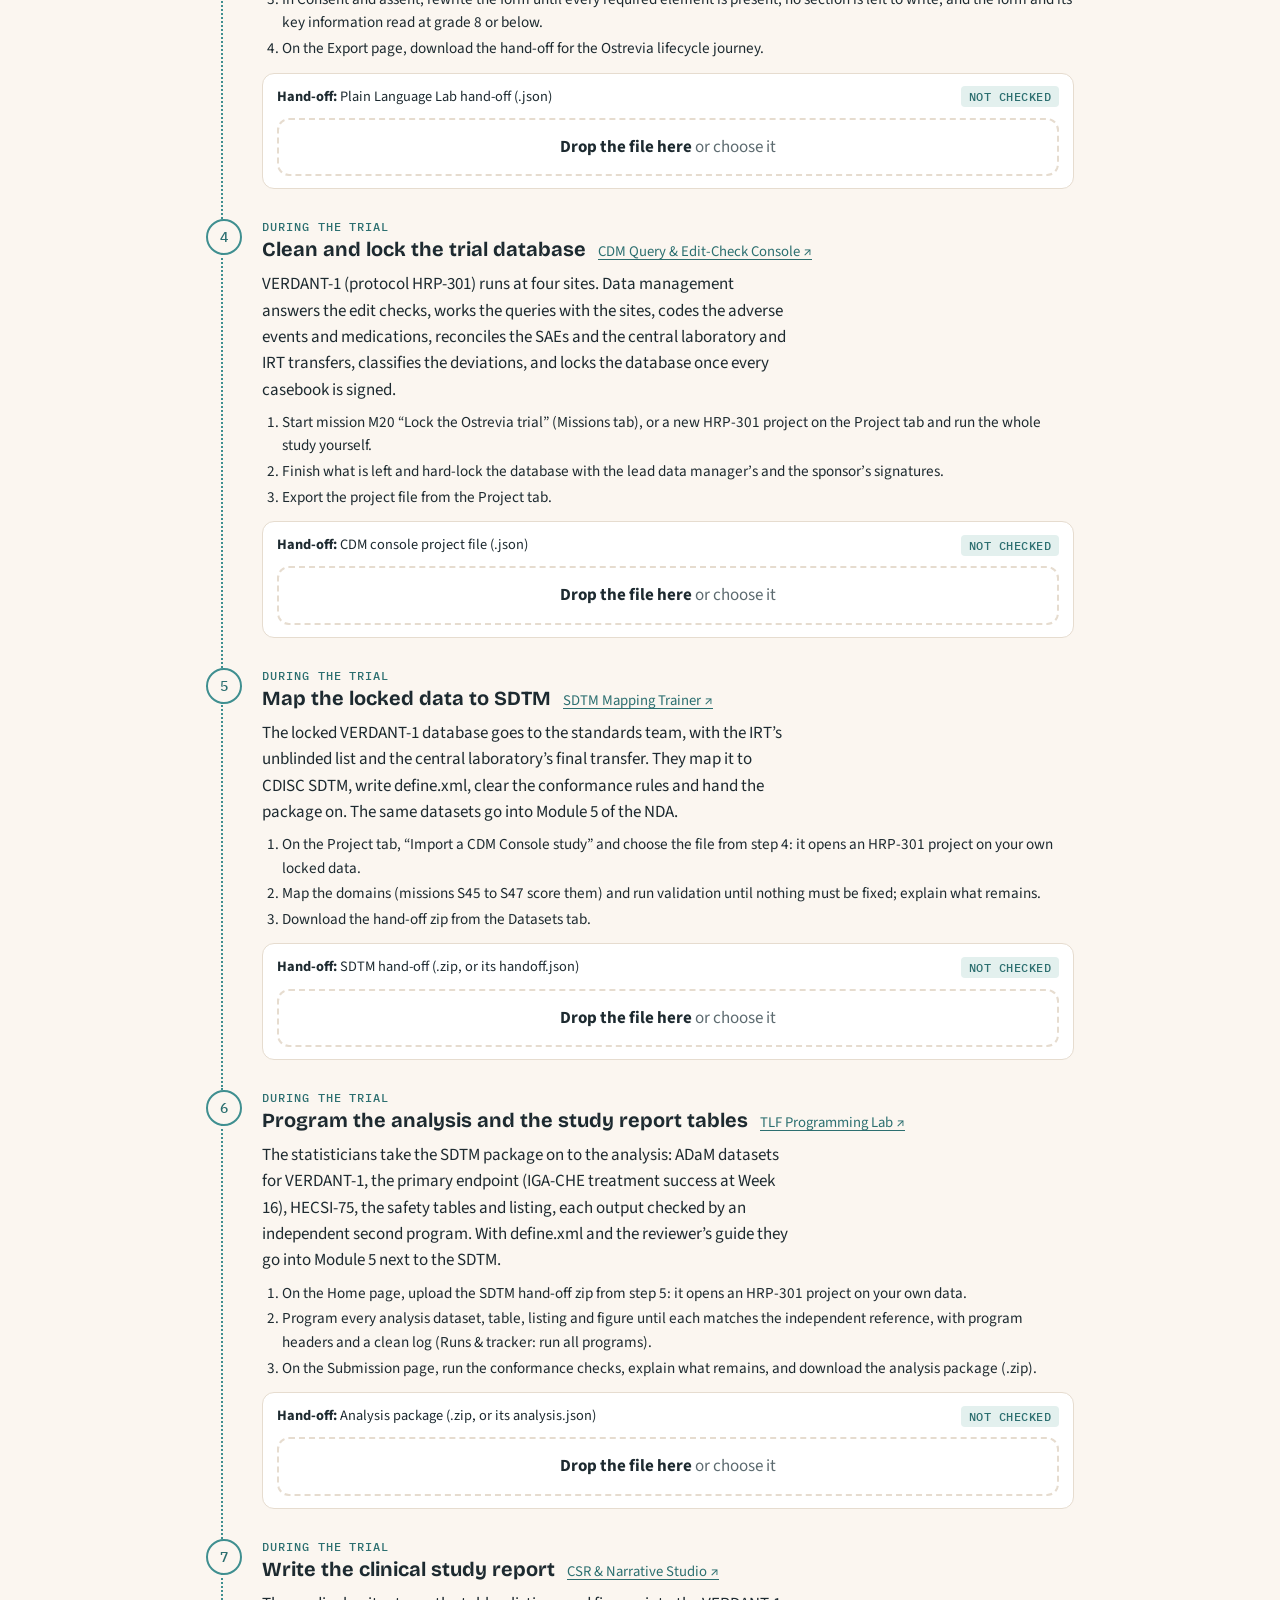
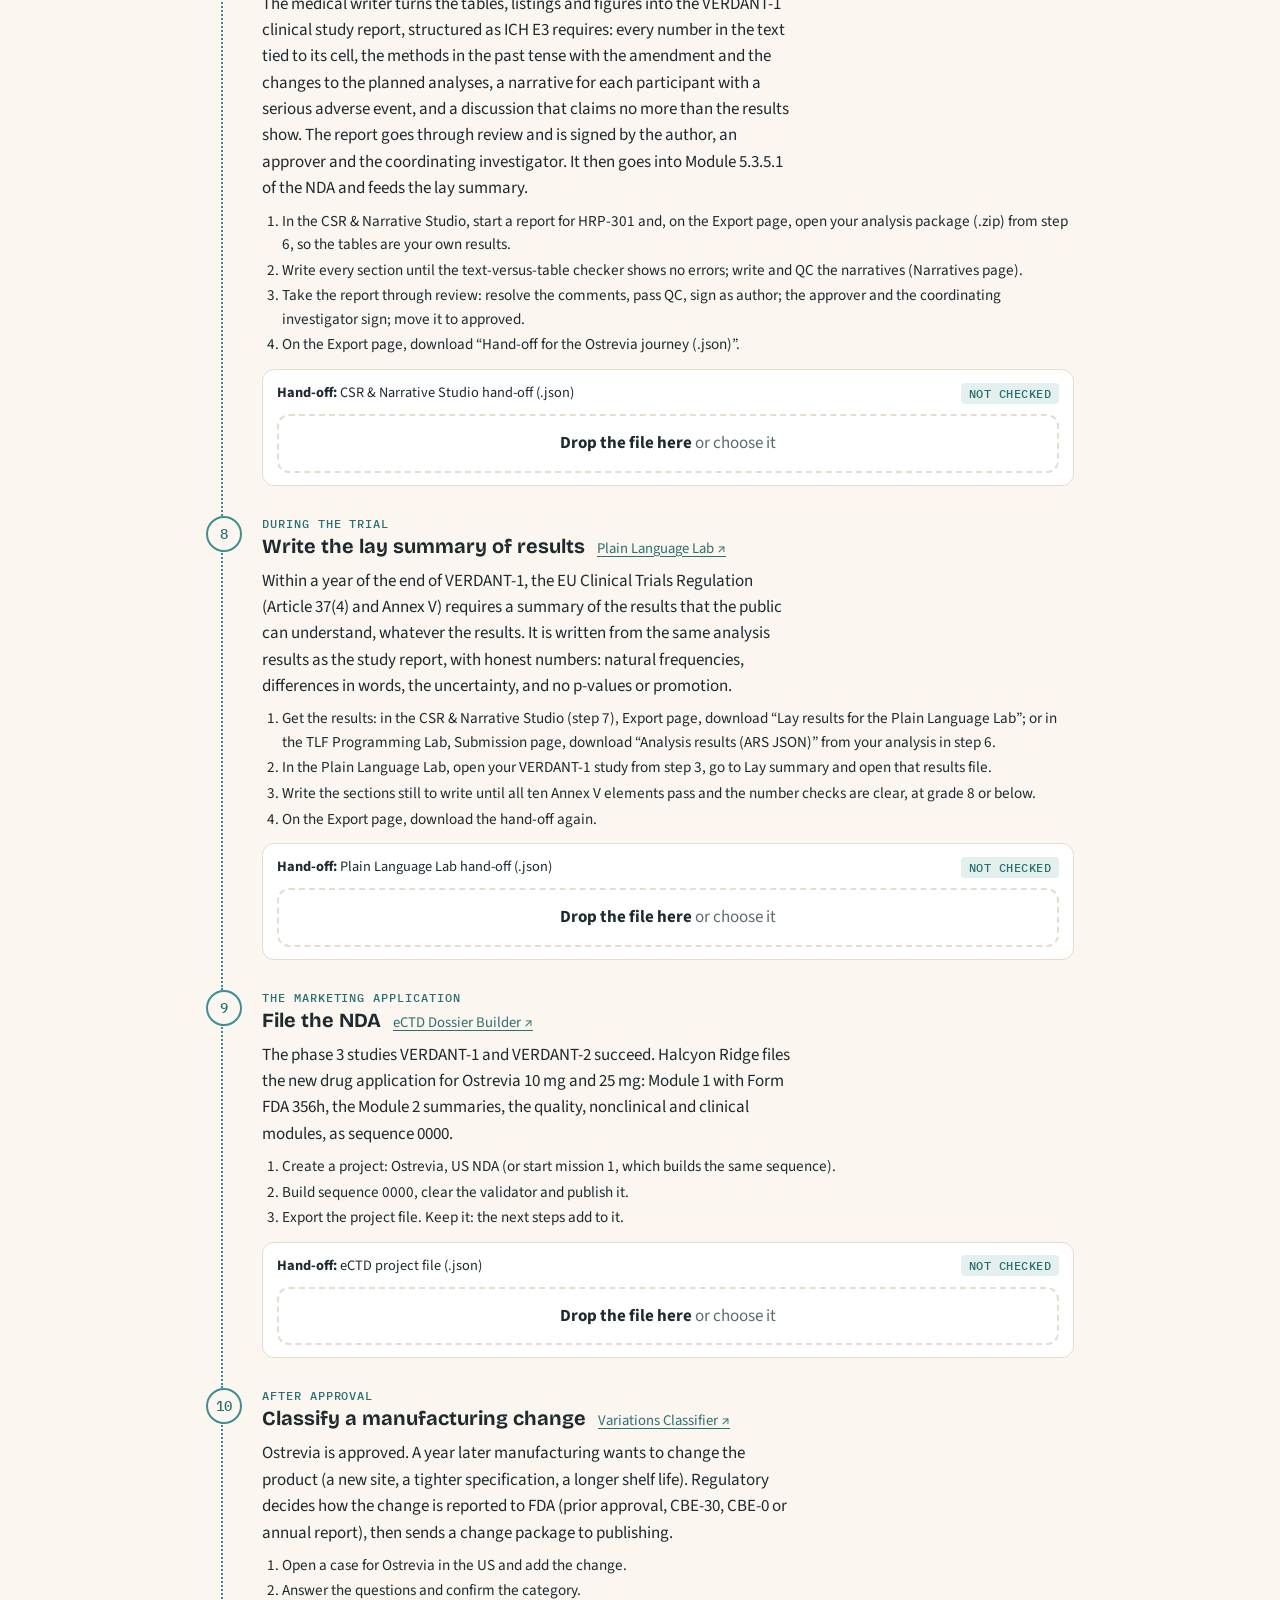
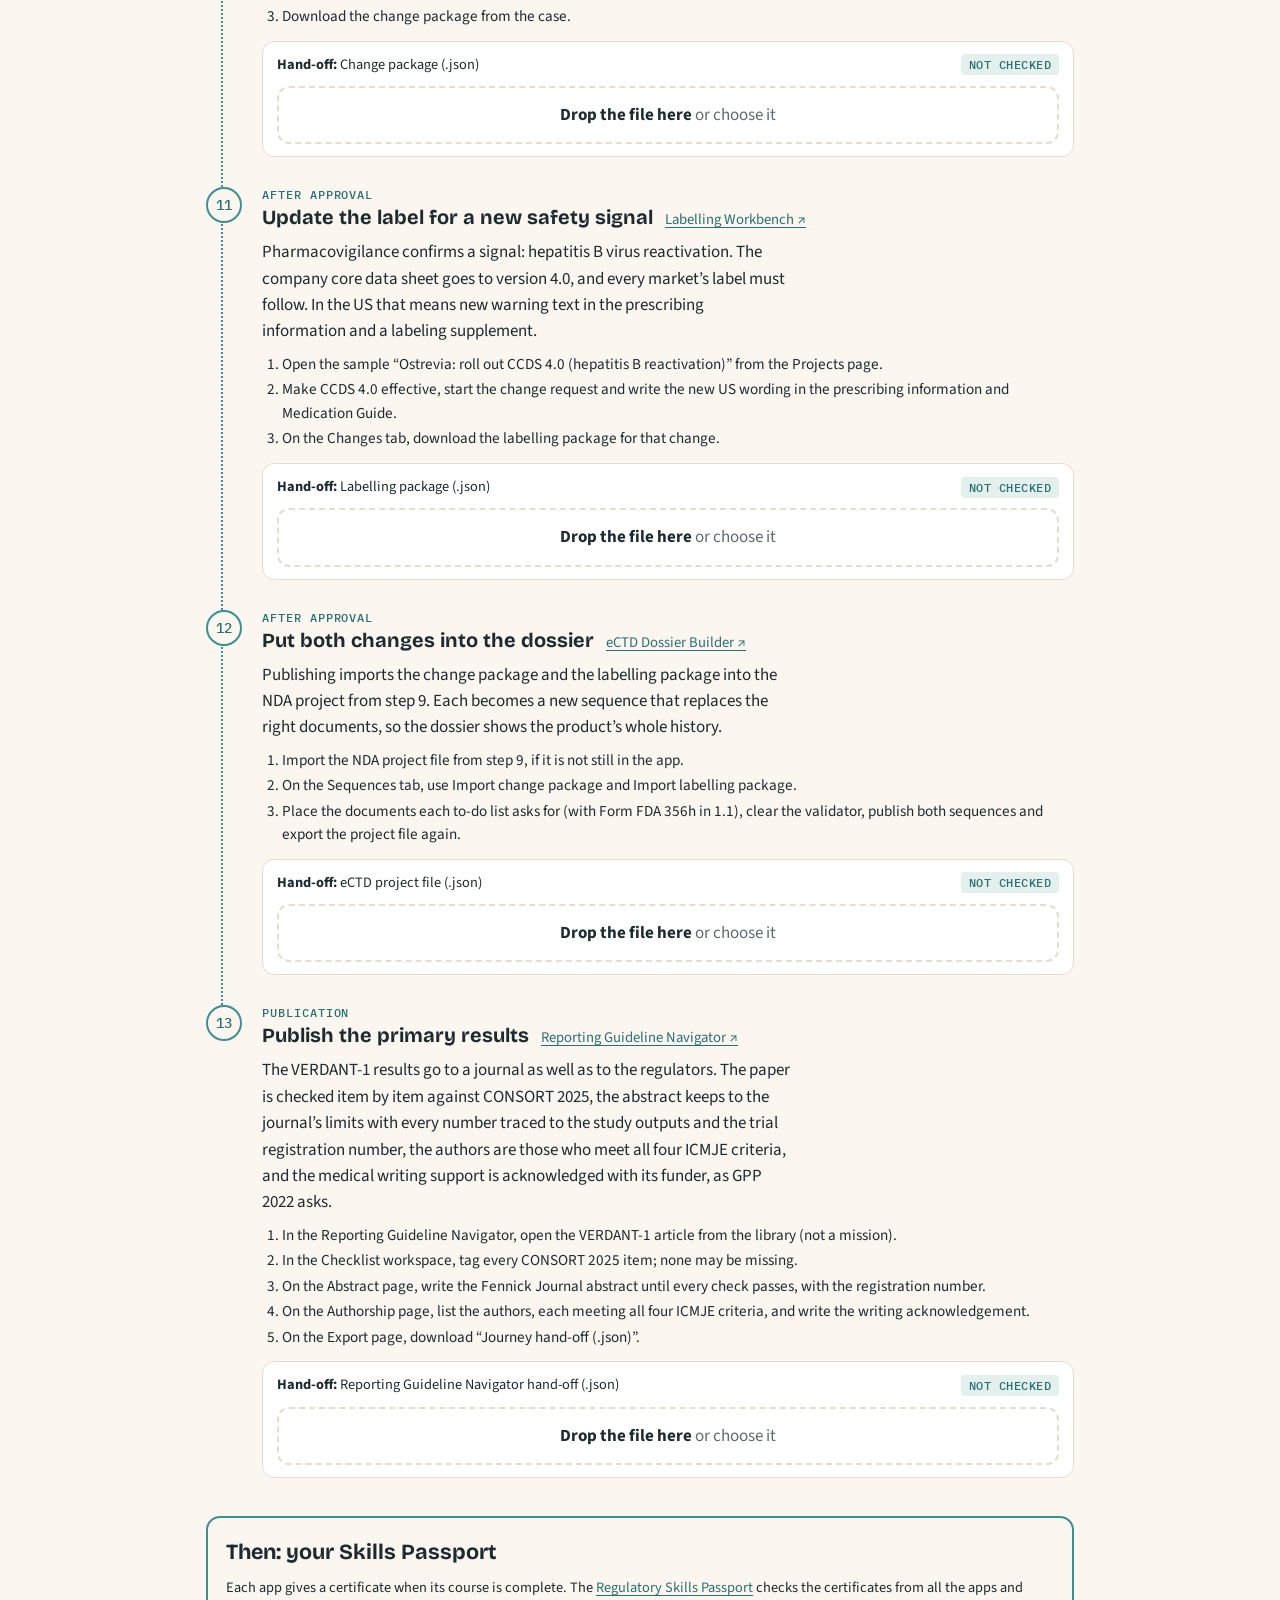
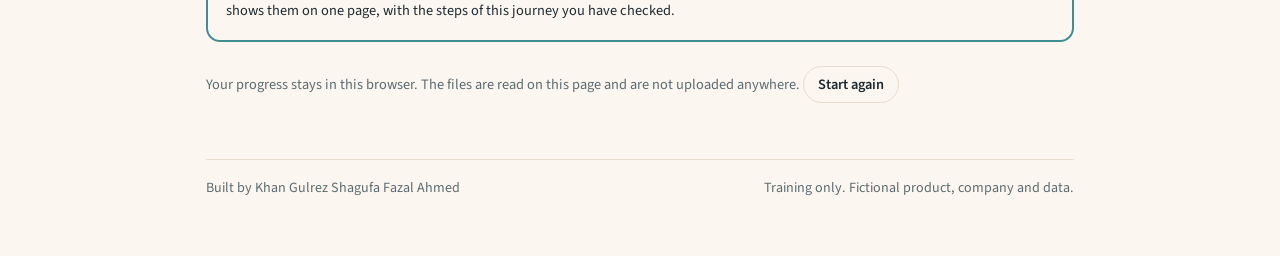
==== commit 38a576bc: "Reporting Guideline Navigator: certificate in the Skills Passport (RG-), journey step 13 (Publish th" ====
--- a/journey.html
+++ b/journey.html
@@ -43,8 +43,8 @@
   </header>
 
   <p class="eyebrow">One product, whole lifecycle</p>
-  <h1>Ostrevia, from IND to label update</h1>
-  <p class="lede">Follow one medicine through nine pieces of real regulatory and clinical data work, in seven free training apps. Each app hands a file to the next, the way regulatory, data, labelling and publishing teams pass work along. Drop each file here and the page checks it.</p>
+  <h1>Ostrevia, from IND to label update and publication</h1>
+  <p class="lede">Follow one medicine through thirteen pieces of real regulatory, clinical data and medical writing work, in ten free training apps. Each app hands a file to the next, the way regulatory, data, labelling and publishing teams pass work along. Drop each file here and the page checks it.</p>
   <div class="facts"><span><b>Ostrevia</b> (lumiravostat) 10 mg and 25 mg film-coated tablets</span><span>Chronic hand eczema</span><span>Halcyon Ridge Pharmaceuticals</span><span>All fictional</span></div>
   <div class="meter" aria-live="polite"><div class="small"><b id="count">0</b> of <span id="total">7</span> steps checked</div><div class="bar"><i id="fill"></i></div></div>
 
